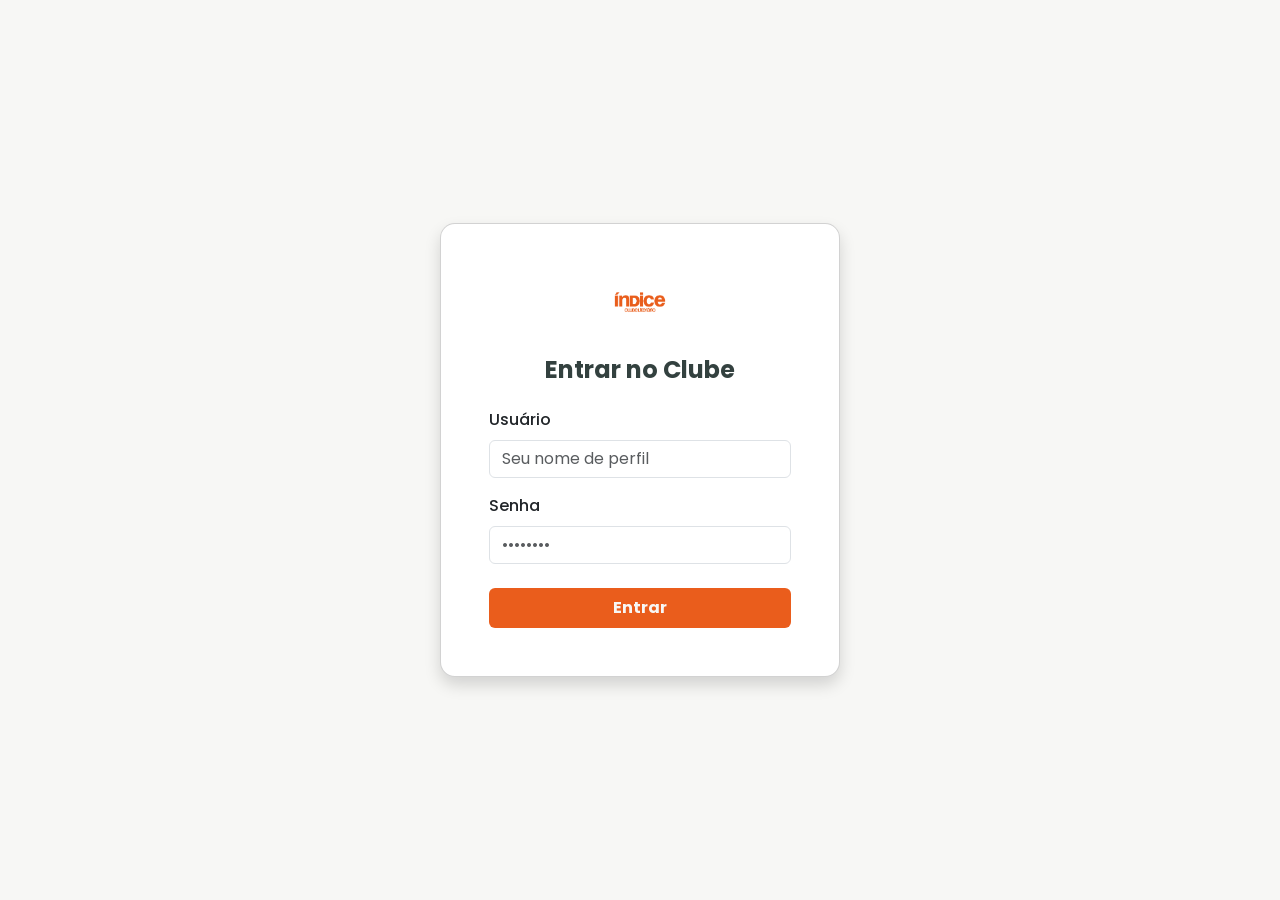
==== APP/index.html @ be657ad9 "App" ====
<!DOCTYPE html>
<html lang="pt-BR">
<head>
    <meta charset="UTF-8">
    <meta name="viewport" content="width=device-width, initial-scale=1.0">
    <title>Clube do Livro Beta</title>
    
    <!-- Google Fonts: Poppins -->
    <link rel="preconnect" href="https://fonts.googleapis.com">
    <link rel="preconnect" href="https://fonts.gstatic.com" crossorigin>
    <link href="https://fonts.googleapis.com/css2?family=Poppins:wght@300;400;500;600;700&display=swap" rel="stylesheet">
    
    <!-- Bootstrap 5 CSS -->
    <link href="https://cdn.jsdelivr.net/npm/bootstrap@5.3.2/dist/css/bootstrap.min.css" rel="stylesheet">
    <!-- FontAwesome para ícones -->
    <link rel="stylesheet" href="https://cdnjs.cloudflare.com/ajax/libs/font-awesome/6.4.2/css/all.min.css">
    
    <!-- Nosso CSS Personalizado -->
    <link rel="stylesheet" href="style.css">
</head>
<body>

    <!-- ================= TELA DE LOGIN ================= -->
    <div id="login-view" class="view-section active">
        <div class="card p-5 shadow login-card">
            <div class="text-center mb-4">
                <img src="logo.png" alt="Logo" class="logo-login" onerror="this.src='https://via.placeholder.com/150x60?text=LOGO'">
            </div>
            <h4 class="text-center mb-4 text-escura fw-bold">Entrar no Clube</h4>
            <div class="mb-3">
                <label class="form-label fw-medium">Usuário</label>
                <input type="text" id="login-user" class="form-control" placeholder="Seu nome de perfil">
            </div>
            <div class="mb-4">
                <label class="form-label fw-medium">Senha</label>
                <input type="password" class="form-control" placeholder="••••••••">
            </div>
            <button onclick="fazerLogin()" class="btn btn-principal w-100 fw-bold py-2">Entrar</button>
        </div>
    </div>

    <!-- ================= TELA PRINCIPAL DA APLICAÇÃO ================= -->
    <div id="app-view" class="view-section">
        
        <!-- Overlay para mobile -->
        <div class="mobile-overlay" id="mobileOverlay" onclick="toggleSidebar()"></div>

        <!-- SIDEBAR (Esquerda) -->
        <aside class="sidebar p-4" id="sidebar">
           <div class="text-center mb-4">
                <!-- Trocamos o img-fluid pela nossa nova classe logo-sidebar -->
                <img src="logo4.png" alt="Logo" class="logo-sidebar" onerror="this.onerror=null; this.src='https://placehold.co/120x40?text=LOGO'">
            </div>
            
            <!-- Reduzi o margin-top de mt-5 para mt-4 para aproximar a newsletter do topo -->
            <h5 class="fw-bold mb-3 mt-4 text-principal">Newsletter & Lançamentos</h5>
            
            <!-- Card Blog 1 -->
            <div class="card mb-3 shadow-sm border-0 cursor-pointer" data-bs-toggle="modal" data-bs-target="#blogModal" onclick="carregarMateria('Acotar', 'blog1.png')">
                <img src="news1.png" class="card-img-top" alt="Acotar" onerror="this.src='https://via.placeholder.com/300x150?text=Imagem+Blog+1'">
                <div class="card-body p-2">
                    <h6 class="card-title fw-bold m-0 text-escura">Acotar já disponível!</h6>
                    <small class="text-muted font-weight-light">Confira nossa análise profunda sobre este universo.</small>
                </div>
            </div>

            <!-- Card Blog 2 -->
            <div class="card shadow-sm border-0 cursor-pointer" data-bs-toggle="modal" data-bs-target="#blogModal" onclick="carregarMateria('Acotar 2 - Lançamento', 'blog2.png')">
                <img src="news2.png" class="card-img-top" alt="Acotar 2" onerror="this.src='https://via.placeholder.com/300x150?text=Imagem+Blog+2'">
                <div class="card-body p-2">
                    <h6 class="card-title fw-bold m-0 text-escura">Vem aí: Acotar 2</h6>
                    <small class="text-muted font-weight-light">O que esperar da continuação mais aguardada.</small>
                </div>
            </div>
        </aside>

        <!-- ÁREA PRINCIPAL (Direita) -->
        <main class="main-content">
            
            <!-- HEADER -->
            <header class="bg-white shadow-sm p-3 d-flex justify-content-between align-items-center">
                <button class="btn btn-outline-escura d-md-none me-3" onclick="toggleSidebar()">
                    <i class="fas fa-bars"></i>
                </button>

                <!-- Navegação (Abas) -->
                <nav class="nav nav-pills flex-grow-1">
                    <a class="nav-link fw-bold" href="#" onclick="mudarAba('minha-colecao', this)">Minha Coleção</a>
                    <a class="nav-link fw-bold active nav-link-custom" href="#" onclick="mudarAba('todas-colecoes', this)">Todas Coleções</a>
                </nav>

                <!-- Perfil no Header -->
                <div class="d-flex align-items-center cursor-pointer" onclick="mudarAba('perfil-aba', this)">
                    <span class="me-2 fw-bold d-none d-sm-block text-escura" id="display-username">Usuário</span>
                    <img src="https://via.placeholder.com/40" class="rounded-circle" width="40" height="40" alt="Perfil">
                </div>
            </header>

            <!-- CONTEÚDO DAS ABAS -->
            <div class="container-fluid p-4 flex-grow-1">

                <!-- ABA: TODAS COLEÇÕES -->
                <div id="todas-colecoes" class="tab-content active">
                    <div class="row mb-4">
                        <div class="col-md-8 mb-2 mb-md-0">
                            <input type="text" class="form-control" placeholder="Buscar livros, autores...">
                        </div>
                        <div class="col-md-4">
                            <select class="form-select">
                                <option selected>Filtro: Todos os Gêneros</option>
                                <option value="1">Fantasia</option>
                                <option value="2">Romance</option>
                                <option value="3">Ficção Científica</option>
                            </select>
                        </div>
                    </div>

                    <!-- Lista de Livros (Grid) -->
<!-- Lista de Livros (Grid) -->
<!-- O mb-5 dá o espaçamento necessário para descolar do footer -->
<div class="row g-4 mb-5" id="lista-livros">
    
    <!-- CARD LIVRO 1 -->
    <div class="col-12 col-md-6 col-lg-4 col-xl-3">
        <div class="book-card h-100 d-flex flex-column">
            
            <div class="book-video-placeholder w-100">
                <video controls>
                    <source src="videoteste.mp4" type="video/mp4">
                </video>
            </div>
            
            <div class="p-3 d-flex flex-column flex-grow-1">
                <!-- Título isolado com a nova classe para alinhar os cards -->
                <h5 class="fw-bold mb-2 text-escura fs-6 lh-base book-title">Corte de Espinhos e Rosas (ACOTAR)</h5>
                
                <!-- Nota e Favoritar na mesma linha, com respiro -->
                <div class="d-flex justify-content-between align-items-center mb-3">
                    <span class="badge bg-warning text-dark fw-bold fs-6" id="badge-nota-1"><i class="fas fa-star"></i> 4.8</span>
                    <button class="btn btn-sm text-danger border-0 p-0" onclick="toggleFavorito(1)" title="Favoritar">
    <i class="far fa-heart fs-4" id="coracao-1"></i>
</button>
                </div>

                <!-- Botões de Ação -->
                <div class="d-flex flex-wrap gap-2 mt-auto pt-2 mb-3">
                    <button class="btn btn-sm btn-outline-escura flex-grow-1" onclick="toggleAudio()" title="Ouvir Audiobook"><i class="fas fa-headphones"></i></button>
                    <button class="btn btn-sm btn-outline-escura flex-grow-1" data-bs-toggle="modal" data-bs-target="#resenhaModal" title="Ler Resenha"><i class="fas fa-file-alt"></i></button>
                    <button class="btn btn-sm btn-outline-escura flex-grow-1" data-bs-toggle="modal" data-bs-target="#forumModal" title="Fórum"><i class="fas fa-comments"></i></button>
                </div>

                <!-- Estrelas do Usuário -->
                <div class="text-center text-principal" id="stars-1">
                    <span class="text-muted small fw-medium d-block mb-1">Avalie este livro:</span>
                    <i class="far fa-star cursor-pointer fs-5" onclick="avaliarLivro(1, 1)"></i>
                    <i class="far fa-star cursor-pointer fs-5" onclick="avaliarLivro(1, 2)"></i>
                    <i class="far fa-star cursor-pointer fs-5" onclick="avaliarLivro(1, 3)"></i>
                    <i class="far fa-star cursor-pointer fs-5" onclick="avaliarLivro(1, 4)"></i>
                    <i class="far fa-star cursor-pointer fs-5" onclick="avaliarLivro(1, 5)"></i>
                </div>

                <div id="audio-container" class="mt-3 d-none w-100">
                    <audio controls class="w-100" style="height: 35px;"><source src="" type="audio/mpeg"></audio>
                </div>
            </div>
        </div>
    </div>
    
    <!-- CARD LIVRO 2 -->
    <div class="col-12 col-md-6 col-lg-4 col-xl-3">
        <div class="book-card h-100 d-flex flex-column">
            
            <div class="book-video-placeholder w-100">
                <video controls>
                    <source src="videoteste2.mp4" type="video/mp4">
                </video>
            </div>
            
            <div class="p-3 d-flex flex-column flex-grow-1">
                <h5 class="fw-bold mb-2 text-escura fs-6 lh-base book-title">Corte de Névoa e Fúria (ACOTAR 2)</h5>
                
                <div class="d-flex justify-content-between align-items-center mb-3">
                    <span class="badge bg-warning text-dark fw-bold fs-6" id="badge-nota-2"><i class="fas fa-star"></i> 4.9</span>
                    <button class="btn btn-sm text-danger border-0 p-0" onclick="toggleFavorito(2)" title="Favoritar">
    <i class="far fa-heart fs-4" id="coracao-2"></i>
</button>
                </div>

                <div class="d-flex flex-wrap gap-2 mt-auto pt-2 mb-3">
                    <button class="btn btn-sm btn-outline-escura flex-grow-1" onclick="toggleAudio()" title="Ouvir Audiobook"><i class="fas fa-headphones"></i></button>
                    <button class="btn btn-sm btn-outline-escura flex-grow-1" data-bs-toggle="modal" data-bs-target="#resenhaModal" title="Ler Resenha"><i class="fas fa-file-alt"></i></button>
                    <button class="btn btn-sm btn-outline-escura flex-grow-1" data-bs-toggle="modal" data-bs-target="#forumModal" title="Fórum"><i class="fas fa-comments"></i></button>
                </div>

                <div class="text-center text-principal" id="stars-2">
                    <span class="text-muted small fw-medium d-block mb-1">Avalie este livro:</span>
                    <i class="far fa-star cursor-pointer fs-5" onclick="avaliarLivro(2, 1)"></i>
                    <i class="far fa-star cursor-pointer fs-5" onclick="avaliarLivro(2, 2)"></i>
                    <i class="far fa-star cursor-pointer fs-5" onclick="avaliarLivro(2, 3)"></i>
                    <i class="far fa-star cursor-pointer fs-5" onclick="avaliarLivro(2, 4)"></i>
                    <i class="far fa-star cursor-pointer fs-5" onclick="avaliarLivro(2, 5)"></i>
                </div>

                <div id="audio-container-2" class="mt-3 d-none w-100">
                    <audio controls class="w-100" style="height: 35px;"><source src="" type="audio/mpeg"></audio>
                </div>
            </div>
        </div>
    </div>

</div>
    
    <!-- Para testar o visual, você pode copiar e colar esse bloco "col-12..." várias vezes aqui embaixo para ver como eles se alinham -->

</div>

                <!-- ABA: MINHA COLEÇÃO -->
<div id="minha-colecao" class="tab-content">
    <h3 class="mb-4 fw-bold text-escura">Meus Favoritos</h3>
    
    <!-- Mensagem se estiver vazio -->
    <p class="text-muted fw-light" id="msg-sem-favoritos">Você ainda não tem livros favoritos. Volte em "Todas Coleções" e adicione alguns!</p>
    
    <!-- É aqui dentro que o JavaScript vai colar os cards favoritados -->
    <div class="row g-4 mb-5" id="grid-favoritos"></div>
</div>

                <!-- ABA: PERFIL -->
                <div id="perfil-aba" class="tab-content">
                    <div class="card border-0 shadow-sm p-4 text-center mx-auto" style="max-width: 600px;">
                        <img src="https://via.placeholder.com/120" class="rounded-circle mx-auto mb-3" width="120" height="120" alt="Perfil Grande">
                        <h2 id="perfil-nome" class="fw-bold text-principal">Usuário</h2>
                        <hr>
                        <div class="row mt-3">
                            <div class="col-4">
                                <h4 class="fw-bold mb-0 text-escura">12</h4>
                                <small class="text-muted fw-medium">Resenhas Assistidas</small>
                            </div>
                            <div class="col-4">
                                <h4 class="fw-bold mb-0 text-escura">5</h4>
                                <small class="text-muted fw-medium">Classificações</small>
                            </div>
                            <div class="col-4">
                                <h4 class="fw-bold mb-0 text-escura">3</h4>
                                <small class="text-muted fw-medium">Favoritos</small>
                            </div>
                        </div>
                    </div>
                </div>

            </div>

            <!-- FOOTER -->
            <footer class="p-4 mt-auto">
                <div class="d-flex justify-content-between align-items-center">
                    <div class="d-flex align-items-center gap-3">
                        <img src="logo.png" alt="Logo" height="30" onerror="this.src='https://via.placeholder.com/100x30?text=LOGO'">
                        <small class="fw-light">© 2026 Clube do Livro. Todos os direitos reservados.</small>
                    </div>
                    <a href="https://www.instagram.com/indice.club/?hl=pt-br" class="text-white fs-4"><i class="fab fa-instagram"></i></a>
                </div>
            </footer>
        </main>
    </div>

    <!-- ================= MODALS (POPUPS) ================= -->

    <!-- Modal Blog (Fullscreen) -->
    <div class="modal fade" id="blogModal" tabindex="-1" aria-hidden="true">
        <div class="modal-dialog modal-fullscreen">
            <div class="modal-content modal-bg-secundaria">
                <div class="modal-header border-0">
                    <button type="button" class="btn-close" data-bs-dismiss="modal" aria-label="Close"></button>
                </div>
                <div class="modal-body container" style="max-width: 800px;">
                    <img id="modal-blog-img" src="" class="img-fluid rounded mb-4 w-100 modal-blog-img-custom">
                    <h1 id="modal-blog-titulo" class="fw-bold mb-4 text-principal">Título da Matéria</h1>
                    <p class="fs-5 text-escura fw-light lh-lg">
                        Aqui vai o texto longo do blog/newsletter com as novidades do lançamento...
                    </p>
                </div>
            </div>
        </div>
    </div>

    <!-- Outros modais... (Resenha, Fórum) -->
     <!-- ================= MODALS (POPUPS) DE CONTEÚDO ================= -->

<!-- Modal Resenha Escrita -->
<div class="modal fade" id="resenhaModal" tabindex="-1">
    <div class="modal-dialog modal-lg modal-dialog-centered modal-dialog-scrollable">
        <div class="modal-content">
            <div class="modal-header" style="background-color: var(--cor-principal); color: white;">
                <h5 class="modal-title fw-bold">Resenha Completa</h5>
                <button type="button" class="btn-close btn-close-white" data-bs-dismiss="modal"></button>
            </div>
            <div class="modal-body p-4 text-escura lh-lg">
                <h4 class="fw-bold mb-3">Uma jornada surpreendente e imersiva</h4>
                <p>Lorem ipsum dolor sit amet, consectetur adipiscing elit. Phasellus imperdiet, nulla et dictum interdum, nisi lorem egestas vitae scelerisque enim ligula venenatis dolor. Maecenas nisl est, ultrices nec congue eget, auctor vitae massa.</p>
                <p>Fusce luctus vestibulum augue ut aliquet. Nunc sagittis dictum nisi, sed ullamcorper ipsum dignissim ac. In at libero sed nunc venenatis imperdiet sed ornare turpis. Donec vitae dui eget tellus gravida venenatis. Integer fringilla congue eros non fermentum. Sed dapibus pulvinar nibh tempor porta.</p>
                <p class="fw-bold">Nota final do resenhista: 4.8/5.0</p>
            </div>
        </div>
    </div>
</div>

<!-- Modal Fórum -->
<div class="modal fade" id="forumModal" tabindex="-1">
    <div class="modal-dialog modal-lg modal-dialog-centered modal-dialog-scrollable">
        <div class="modal-content">
            <div class="modal-header" style="background-color: var(--cor-escura); color: white;">
                <h5 class="modal-title fw-bold"><i class="fas fa-comments me-2"></i> Fórum de Discussão</h5>
                <button type="button" class="btn-close btn-close-white" data-bs-dismiss="modal"></button>
            </div>
            <div class="modal-body p-4 bg-light">
    <!-- Caixa de envio de comentário -->
    <div class="card p-3 mb-4 border-0 shadow-sm">
        <textarea id="texto-novo-comentario" class="form-control mb-2 border-0 bg-light" rows="3" placeholder="Deixe seu comentário sobre o livro..."></textarea>
        <div class="text-end">
            <!-- Adicionamos o onclick aqui -->
            <button class="btn btn-principal px-4 fw-bold" onclick="publicarComentario()">Publicar</button>
        </div>
    </div>
    
    <h6 class="fw-bold mb-3 text-muted">Comentários Recentes</h6>
    
    <!-- Container dos comentários com ID -->
                <!-- Fake Comentário 1 -->
                <div class="d-flex gap-3 mb-4">
                    <img src="https://placehold.co/40x40" class="rounded-circle" width="40" height="40" alt="Avatar">
                    <div class="bg-white p-3 rounded shadow-sm w-100">
                        <h6 class="mb-1 fw-bold text-principal">Mariana Silva</h6>
                        <p class="mb-0 text-escura">O plot twist no final mudou tudo pra mim! Alguém mais ficou em choque? Não consigo esperar para ler o segundo.</p>
                        <small class="text-muted mt-2 d-block">Há 2 horas</small>
                    </div>
                </div>

                <!-- Fake Comentário 2 -->
                <div class="d-flex gap-3 mb-4">
                    <img src="https://placehold.co/40x40" class="rounded-circle" width="40" height="40" alt="Avatar">
                    <div class="bg-white p-3 rounded shadow-sm w-100">
                        <h6 class="mb-1 fw-bold text-principal">Pedro Leitor</h6>
                        <p class="mb-0 text-escura">Achei o começo um pouco lento, mas a construção do mundo é fantástica. Valeu muito a pena persistir.</p>
                        <small class="text-muted mt-2 d-block">Ontem</small>
                    </div>
                </div>
            </div>
        </div>
    </div>
</div>
    <!-- Para economizar espaço visual aqui, a estrutura dos modais de Resenha e Fórum segue idêntica à versão anterior, herdando automaticamente a fonte Poppins -->

    <!-- Bootstrap 5 JS e Nosso Script -->
    <script src="https://cdn.jsdelivr.net/npm/bootstrap@5.3.2/dist/js/bootstrap.bundle.min.js"></script>
    <script src="script.js"></script>
</body>
</html>
---- APP/style.css ----
/* Importação não estritamente necessária aqui pois já está no HTML, mas serve de fallback */
@import url('https://fonts.googleapis.com/css2?family=Poppins:wght@300;400;500;600;700&display=swap');

/* Nossas Cores e Tipografia */
:root {
    --cor-principal: #ea5d1c;
    --cor-secundaria: #f7f7f5;
    --cor-escura: #33413F;
    --cor-escura-hover: #26312f;
}

body {
    background-color: var(--cor-secundaria);
    color: var(--cor-escura);
    font-family: 'Poppins', sans-serif;
    font-weight: 400; /* Peso normal para leitura */
    overflow-x: hidden;
}

/* Tipografia Específica */
h1, h2, h3, h4, h5, h6 {
    font-weight: 700; /* Títulos bem demarcados */
}

.text-principal { color: var(--cor-principal) !important; }
.text-escura { color: var(--cor-escura) !important; }

/* Estilização de Botões e Elementos Globais */
.btn-principal {
    background-color: var(--cor-principal);
    color: var(--cor-secundaria);
    border: none;
    transition: 0.3s;
}
.btn-principal:hover {
    background-color: #cf4f15;
    color: var(--cor-secundaria);
}

.btn-outline-escura {
    border: 1px solid var(--cor-escura);
    color: var(--cor-escura);
    transition: 0.3s;
}
.btn-outline-escura:hover {
    background-color: var(--cor-escura);
    color: var(--cor-secundaria);
}

.cursor-pointer { cursor: pointer; }

/* Views (SPA) */
.view-section { display: none; }
.view-section.active { display: block; }
.tab-content { display: none; }
.tab-content.active { display: block; animation: fadeIn 0.4s; }

@keyframes fadeIn { from { opacity: 0; } to { opacity: 1; } }

/* Login */
#login-view {
    height: 100vh;
    /* Removemos o display: flex daqui para não forçar a tela a ficar visível */
}

#login-view.active {
    display: flex;
    align-items: center;
    justify-content: center;
}

.login-card {
    max-width: 400px; 
    width: 100%; 
    background-color: white; 
    border-radius: 15px;
}
.logo-login {
    height: 60px; 
    object-fit: contain;
}

/* Layout Principal */
.sidebar {
    width: 280px;
    background-color: #ffffff;
    border-right: 1px solid #e0e0e0;
    height: 100vh;
    position: fixed;
    overflow-y: auto;
    z-index: 1000;
}

.main-content {
    margin-left: 280px;
    min-height: 100vh;
    display: flex;
    flex-direction: column;
}

/* Header Navegação */
.nav-link {
    color: var(--cor-escura);
}
.nav-link.active.nav-link-custom {
    background-color: var(--cor-principal) !important;
    color: white !important;
}

/* Responsividade para Mobile */
@media (max-width: 768px) {
    .sidebar {
        transform: translateX(-100%);
        transition: 0.3s;
    }
    .sidebar.show {
        transform: translateX(0);
    }
    .main-content {
        margin-left: 0;
    }
    .mobile-overlay {
        display: none;
        position: fixed;
        top: 0; left: 0; width: 100%; height: 100%;
        background: rgba(0,0,0,0.5);
        z-index: 999;
    }
    .mobile-overlay.show { display: block; }
}
.logo-sidebar {
    height: 45px; /* Altura fixa e discreta */
    width: auto;
    object-fit: contain;
}

/* Cards do Livro */
.book-card {
    background: white;
    border-radius: 12px;
    box-shadow: 0 4px 6px rgba(0,0,0,0.05);
    overflow: hidden;
}
.book-video-placeholder {
    background-color: var(--cor-escura);
    height: 180px; /* Mantém a altura padronizada */
    overflow: hidden; /* Garante que o vídeo não vaze */
    border-bottom: 3px solid var(--cor-principal); 
}

.book-video-placeholder video {
    width: 100%;
    height: 100%;
    object-fit: cover; /* Faz o vídeo preencher o espaço como uma "capa" */
}

/* Altura fixa para os títulos dos livros */
.book-title {
    min-height: 48px; 
    display: -webkit-box;
    -webkit-line-clamp: 2; /* Se o título for gigante, coloca "..." no final */
    -webkit-box-orient: vertical;
    overflow: hidden;
}
/* Footer */
footer {
    background-color: var(--cor-escura);
    color: var(--cor-secundaria);
}

/* Modals */
.modal-bg-secundaria {
    background-color: var(--cor-secundaria);
}
.modal-blog-img-custom {
    max-height: 400px; 
    object-fit: cover;
}
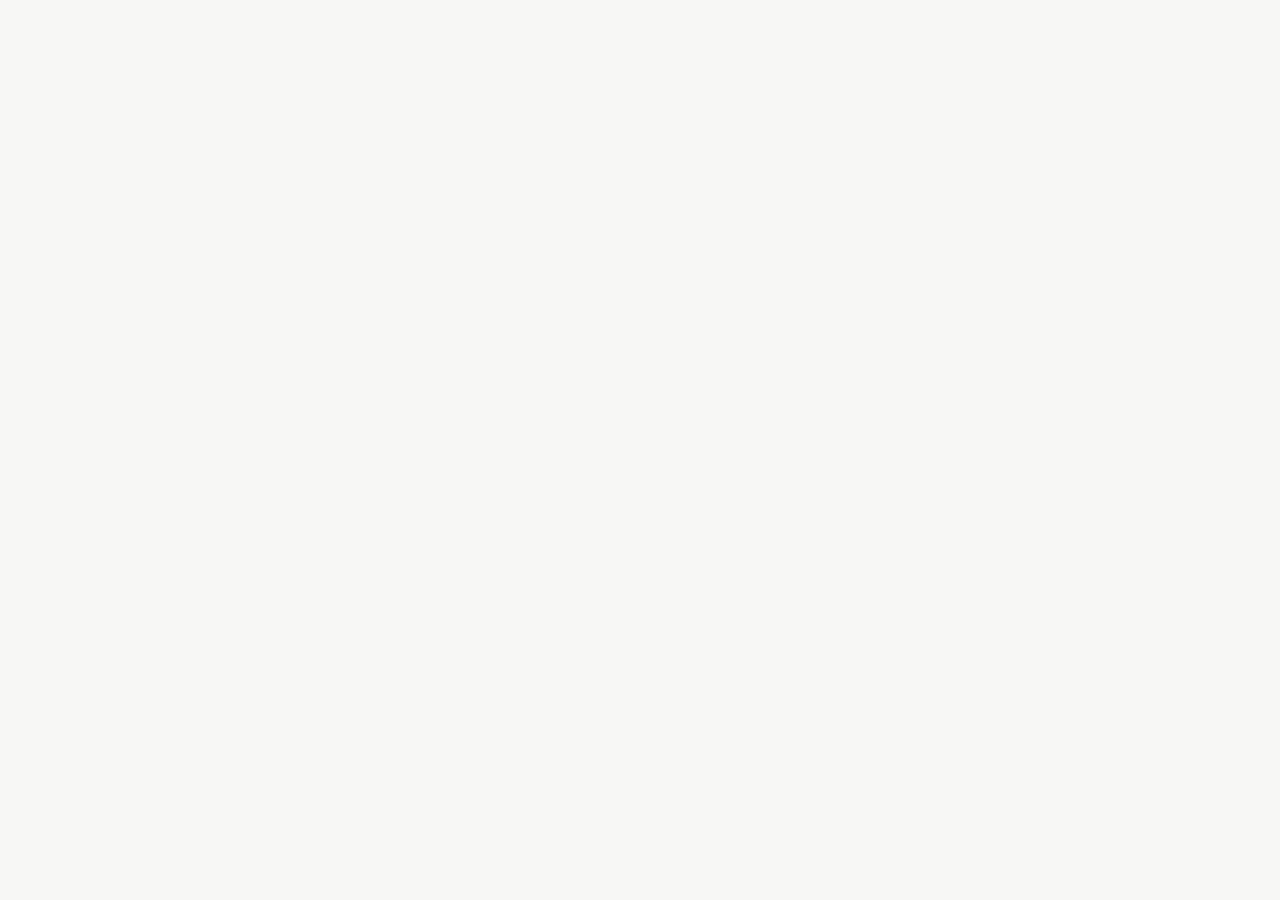
==== commit e164301f: "Set1" ====
--- a/APP/index.html
+++ b/APP/index.html
@@ -20,8 +20,8 @@
 </head>
 <body>
 
-    <!-- ================= TELA DE LOGIN ================= -->
-    <div id="login-view" class="view-section active">
+    <!-- ================= TELA DE LOGIN ================= 
+  <div id="login-view" class="view-section active">
         <div class="card p-5 shadow login-card">
             <div class="text-center mb-4">
                 <img src="logo.png" alt="Logo" class="logo-login" onerror="this.src='https://via.placeholder.com/150x60?text=LOGO'">
@@ -37,7 +37,7 @@
             </div>
             <button onclick="fazerLogin()" class="btn btn-principal w-100 fw-bold py-2">Entrar</button>
         </div>
-    </div>
+    </div> -->
 
     <!-- ================= TELA PRINCIPAL DA APLICAÇÃO ================= -->
     <div id="app-view" class="view-section">
@@ -56,22 +56,21 @@
             <h5 class="fw-bold mb-3 mt-4 text-principal">Newsletter & Lançamentos</h5>
             
             <!-- Card Blog 1 -->
-            <div class="card mb-3 shadow-sm border-0 cursor-pointer" data-bs-toggle="modal" data-bs-target="#blogModal" onclick="carregarMateria('Acotar', 'blog1.png')">
-                <img src="news1.png" class="card-img-top" alt="Acotar" onerror="this.src='https://via.placeholder.com/300x150?text=Imagem+Blog+1'">
-                <div class="card-body p-2">
-                    <h6 class="card-title fw-bold m-0 text-escura">Acotar já disponível!</h6>
-                    <small class="text-muted font-weight-light">Confira nossa análise profunda sobre este universo.</small>
-                </div>
-            </div>
-
-            <!-- Card Blog 2 -->
-            <div class="card shadow-sm border-0 cursor-pointer" data-bs-toggle="modal" data-bs-target="#blogModal" onclick="carregarMateria('Acotar 2 - Lançamento', 'blog2.png')">
-                <img src="news2.png" class="card-img-top" alt="Acotar 2" onerror="this.src='https://via.placeholder.com/300x150?text=Imagem+Blog+2'">
-                <div class="card-body p-2">
-                    <h6 class="card-title fw-bold m-0 text-escura">Vem aí: Acotar 2</h6>
-                    <small class="text-muted font-weight-light">O que esperar da continuação mais aguardada.</small>
-                </div>
-            </div>
+            <div class="card mb-3 shadow-sm border-0 cursor-pointer" data-bs-toggle="modal" data-bs-target="#blogModal" onclick="carregarMateria('Acotar já disponível!', 'news1.png', 'materia1')">
+    <img src="news1.png" class="card-img-top" alt="Acotar" onerror="this.onerror=null; this.src='https://placehold.co/300x150?text=Imagem+Blog+1'">
+    <div class="card-body p-2">
+        <h6 class="card-title fw-bold m-0 text-escura">Vem aí: Acotar</h6>
+        <small class="text-muted font-weight-light"> Nossa resenha dessa semana.</small>
+    </div>
+</div>
+
+<div class="card shadow-sm border-0 cursor-pointer" data-bs-toggle="modal" data-bs-target="#blogModal" onclick="carregarMateria('Vem aí: Acotar 2', 'news2.png', 'materia2')">
+    <img src="news2.png" class="card-img-top" alt="Acotar 2" onerror="this.onerror=null; this.src='https://placehold.co/300x150?text=Imagem+Blog+2'">
+    <div class="card-body p-2">
+        <h6 class="card-title fw-bold m-0 text-escura">Acotar 2 já disponível!</h6>
+        <small class="text-muted font-weight-light">O que esperar da continuação mais aguardada.</small>
+    </div>
+</div>
         </aside>
 
         <!-- ÁREA PRINCIPAL (Direita) -->
@@ -92,7 +91,7 @@
                 <!-- Perfil no Header -->
                 <div class="d-flex align-items-center cursor-pointer" onclick="mudarAba('perfil-aba', this)">
                     <span class="me-2 fw-bold d-none d-sm-block text-escura" id="display-username">Usuário</span>
-                    <img src="https://via.placeholder.com/40" class="rounded-circle" width="40" height="40" alt="Perfil">
+                    <img src="perfil.png" class="rounded-circle" width="40" height="40" alt="Perfil">
                 </div>
             </header>
 
@@ -120,36 +119,31 @@
 <!-- O mb-5 dá o espaçamento necessário para descolar do footer -->
 <div class="row g-4 mb-5" id="lista-livros">
     
-    <!-- CARD LIVRO 1 -->
-    <div class="col-12 col-md-6 col-lg-4 col-xl-3">
+    <div class="col-12 col-md-6 col-lg-4 col-xl-3" id="col-livro-1">
         <div class="book-card h-100 d-flex flex-column">
             
             <div class="book-video-placeholder w-100">
-                <video controls>
-                    <source src="videoteste.mp4" type="video/mp4">
-                </video>
+                <video controls><source src="RESENHA INDICE.mp4" type="video/mp4"></video>
             </div>
             
             <div class="p-3 d-flex flex-column flex-grow-1">
-                <!-- Título isolado com a nova classe para alinhar os cards -->
-                <h5 class="fw-bold mb-2 text-escura fs-6 lh-base book-title">Corte de Espinhos e Rosas (ACOTAR)</h5>
+                <h5 class="fw-bold mb-2 text-escura fs-6 lh-base book-title">Corte de Névoa e Fúria (ACOTAR 2)</h5>
                 
-                <!-- Nota e Favoritar na mesma linha, com respiro -->
                 <div class="d-flex justify-content-between align-items-center mb-3">
                     <span class="badge bg-warning text-dark fw-bold fs-6" id="badge-nota-1"><i class="fas fa-star"></i> 4.8</span>
                     <button class="btn btn-sm text-danger border-0 p-0" onclick="toggleFavorito(1)" title="Favoritar">
-    <i class="far fa-heart fs-4" id="coracao-1"></i>
+                        <i class="far fa-heart fs-4" id="coracao-1"></i>
+                    </button>
+                </div>
+
+                <div class="d-flex flex-wrap gap-2 mt-auto pt-2 mb-3">
+                    <button class="btn btn-sm btn-outline-escura flex-grow-1" onclick="toggleAudio(1)" title="Ouvir Audiobook"><i class="fas fa-headphones"></i></button>
+                    <button class="btn btn-sm btn-outline-escura flex-grow-1" onclick="abrirResenha(2)" title="Ler Resenha">
+    <i class="fas fa-file-alt"></i>
 </button>
-                </div>
-
-                <!-- Botões de Ação -->
-                <div class="d-flex flex-wrap gap-2 mt-auto pt-2 mb-3">
-                    <button class="btn btn-sm btn-outline-escura flex-grow-1" onclick="toggleAudio()" title="Ouvir Audiobook"><i class="fas fa-headphones"></i></button>
-                    <button class="btn btn-sm btn-outline-escura flex-grow-1" data-bs-toggle="modal" data-bs-target="#resenhaModal" title="Ler Resenha"><i class="fas fa-file-alt"></i></button>
                     <button class="btn btn-sm btn-outline-escura flex-grow-1" data-bs-toggle="modal" data-bs-target="#forumModal" title="Fórum"><i class="fas fa-comments"></i></button>
                 </div>
 
-                <!-- Estrelas do Usuário -->
                 <div class="text-center text-principal" id="stars-1">
                     <span class="text-muted small fw-medium d-block mb-1">Avalie este livro:</span>
                     <i class="far fa-star cursor-pointer fs-5" onclick="avaliarLivro(1, 1)"></i>
@@ -159,36 +153,35 @@
                     <i class="far fa-star cursor-pointer fs-5" onclick="avaliarLivro(1, 5)"></i>
                 </div>
 
-                <div id="audio-container" class="mt-3 d-none w-100">
+                <div id="audio-container-1" class="mt-3 d-none w-100">
                     <audio controls class="w-100" style="height: 35px;"><source src="" type="audio/mpeg"></audio>
                 </div>
             </div>
         </div>
     </div>
     
-    <!-- CARD LIVRO 2 -->
-    <div class="col-12 col-md-6 col-lg-4 col-xl-3">
+    <div class="col-12 col-md-6 col-lg-4 col-xl-3" id="col-livro-2">
         <div class="book-card h-100 d-flex flex-column">
             
             <div class="book-video-placeholder w-100">
-                <video controls>
-                    <source src="videoteste2.mp4" type="video/mp4">
-                </video>
+                <video controls><source src="Acotar.mp4" type="video/mp4"></video>
             </div>
             
             <div class="p-3 d-flex flex-column flex-grow-1">
-                <h5 class="fw-bold mb-2 text-escura fs-6 lh-base book-title">Corte de Névoa e Fúria (ACOTAR 2)</h5>
+                <h5 class="fw-bold mb-2 text-escura fs-6 lh-base book-title">Corte de Espinhos e Rosas (ACOTAR)</h5>
                 
                 <div class="d-flex justify-content-between align-items-center mb-3">
                     <span class="badge bg-warning text-dark fw-bold fs-6" id="badge-nota-2"><i class="fas fa-star"></i> 4.9</span>
                     <button class="btn btn-sm text-danger border-0 p-0" onclick="toggleFavorito(2)" title="Favoritar">
-    <i class="far fa-heart fs-4" id="coracao-2"></i>
+                        <i class="far fa-heart fs-4" id="coracao-2"></i>
+                    </button>
+                </div>
+
+                <div class="d-flex flex-wrap gap-2 mt-auto pt-2 mb-3">
+                    <button class="btn btn-sm btn-outline-escura flex-grow-1" onclick="toggleAudio(2)" title="Ouvir Audiobook"><i class="fas fa-headphones"></i></button>
+                    <button class="btn btn-sm btn-outline-escura flex-grow-1" onclick="abrirResenha(1)" title="Ler Resenha">
+    <i class="fas fa-file-alt"></i>
 </button>
-                </div>
-
-                <div class="d-flex flex-wrap gap-2 mt-auto pt-2 mb-3">
-                    <button class="btn btn-sm btn-outline-escura flex-grow-1" onclick="toggleAudio()" title="Ouvir Audiobook"><i class="fas fa-headphones"></i></button>
-                    <button class="btn btn-sm btn-outline-escura flex-grow-1" data-bs-toggle="modal" data-bs-target="#resenhaModal" title="Ler Resenha"><i class="fas fa-file-alt"></i></button>
                     <button class="btn btn-sm btn-outline-escura flex-grow-1" data-bs-toggle="modal" data-bs-target="#forumModal" title="Fórum"><i class="fas fa-comments"></i></button>
                 </div>
 
@@ -207,7 +200,6 @@
             </div>
         </div>
     </div>
-
 </div>
     
     <!-- Para testar o visual, você pode copiar e colar esse bloco "col-12..." várias vezes aqui embaixo para ver como eles se alinham -->
@@ -228,20 +220,20 @@
                 <!-- ABA: PERFIL -->
                 <div id="perfil-aba" class="tab-content">
                     <div class="card border-0 shadow-sm p-4 text-center mx-auto" style="max-width: 600px;">
-                        <img src="https://via.placeholder.com/120" class="rounded-circle mx-auto mb-3" width="120" height="120" alt="Perfil Grande">
+                        <img src="perfil.png" class="rounded-circle mx-auto mb-3" width="120" height="120" alt="Perfil Grande">
                         <h2 id="perfil-nome" class="fw-bold text-principal">Usuário</h2>
                         <hr>
                         <div class="row mt-3">
                             <div class="col-4">
-                                <h4 class="fw-bold mb-0 text-escura">12</h4>
+                                <h4 class="fw-bold mb-0 text-escura">0</h4>
                                 <small class="text-muted fw-medium">Resenhas Assistidas</small>
                             </div>
                             <div class="col-4">
-                                <h4 class="fw-bold mb-0 text-escura">5</h4>
+                                <h4 class="fw-bold mb-0 text-escura">0</h4>
                                 <small class="text-muted fw-medium">Classificações</small>
                             </div>
                             <div class="col-4">
-                                <h4 class="fw-bold mb-0 text-escura">3</h4>
+                                <h4 class="fw-bold mb-0 text-escura">0</h4>
                                 <small class="text-muted fw-medium">Favoritos</small>
                             </div>
                         </div>
@@ -267,39 +259,35 @@
 
     <!-- Modal Blog (Fullscreen) -->
     <div class="modal fade" id="blogModal" tabindex="-1" aria-hidden="true">
-        <div class="modal-dialog modal-fullscreen">
-            <div class="modal-content modal-bg-secundaria">
-                <div class="modal-header border-0">
-                    <button type="button" class="btn-close" data-bs-dismiss="modal" aria-label="Close"></button>
-                </div>
-                <div class="modal-body container" style="max-width: 800px;">
-                    <img id="modal-blog-img" src="" class="img-fluid rounded mb-4 w-100 modal-blog-img-custom">
-                    <h1 id="modal-blog-titulo" class="fw-bold mb-4 text-principal">Título da Matéria</h1>
-                    <p class="fs-5 text-escura fw-light lh-lg">
-                        Aqui vai o texto longo do blog/newsletter com as novidades do lançamento...
-                    </p>
-                </div>
-            </div>
-        </div>
-    </div>
+    <div class="modal-dialog modal-fullscreen">
+        <div class="modal-content modal-bg-secundaria">
+            <div class="modal-header border-0">
+                <button type="button" class="btn-close" data-bs-dismiss="modal" aria-label="Close"></button>
+            </div>
+            <div class="modal-body container" style="max-width: 800px;">
+                <img id="modal-blog-img" src="" class="img-fluid rounded mb-4 w-100 modal-blog-img-custom">
+                <h1 id="modal-blog-titulo" class="fw-bold mb-4 text-principal">Título da Matéria</h1>
+                
+                <div id="texto-da-materia" class="fs-5 text-escura fw-light lh-lg">
+                    </div>
+                
+            </div>
+        </div>
+    </div>
+</div>
 
     <!-- Outros modais... (Resenha, Fórum) -->
      <!-- ================= MODALS (POPUPS) DE CONTEÚDO ================= -->
 
-<!-- Modal Resenha Escrita -->
 <div class="modal fade" id="resenhaModal" tabindex="-1">
     <div class="modal-dialog modal-lg modal-dialog-centered modal-dialog-scrollable">
         <div class="modal-content">
             <div class="modal-header" style="background-color: var(--cor-principal); color: white;">
-                <h5 class="modal-title fw-bold">Resenha Completa</h5>
+                <h5 class="modal-title fw-bold" id="resenha-titulo">Resenha Completa</h5>
                 <button type="button" class="btn-close btn-close-white" data-bs-dismiss="modal"></button>
             </div>
-            <div class="modal-body p-4 text-escura lh-lg">
-                <h4 class="fw-bold mb-3">Uma jornada surpreendente e imersiva</h4>
-                <p>Lorem ipsum dolor sit amet, consectetur adipiscing elit. Phasellus imperdiet, nulla et dictum interdum, nisi lorem egestas vitae scelerisque enim ligula venenatis dolor. Maecenas nisl est, ultrices nec congue eget, auctor vitae massa.</p>
-                <p>Fusce luctus vestibulum augue ut aliquet. Nunc sagittis dictum nisi, sed ullamcorper ipsum dignissim ac. In at libero sed nunc venenatis imperdiet sed ornare turpis. Donec vitae dui eget tellus gravida venenatis. Integer fringilla congue eros non fermentum. Sed dapibus pulvinar nibh tempor porta.</p>
-                <p class="fw-bold">Nota final do resenhista: 4.8/5.0</p>
-            </div>
+            <div id="resenha-corpo" class="modal-body p-4 text-escura lh-lg">
+                </div>
         </div>
     </div>
 </div>
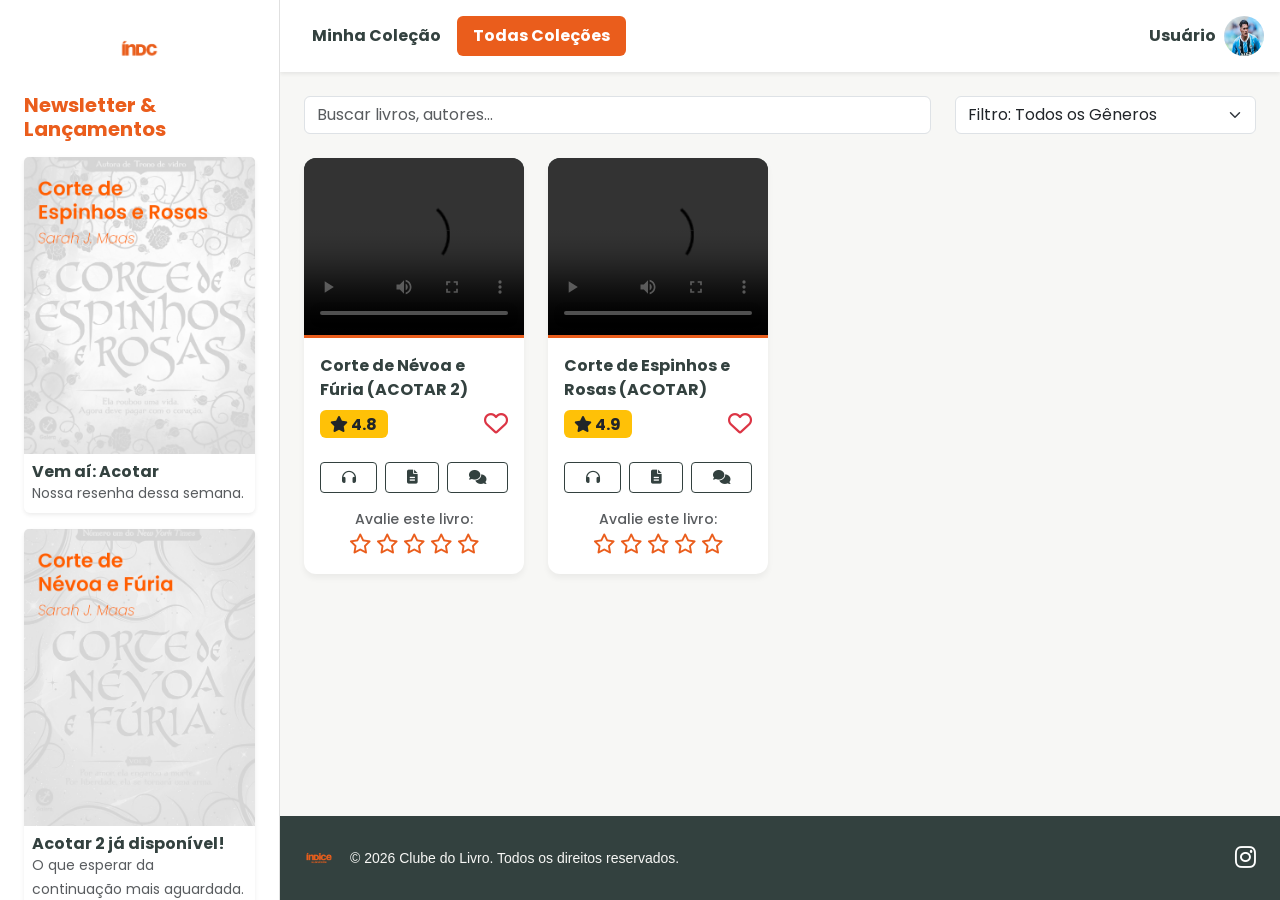
==== commit 6e373b9a: "SET2" ====
--- a/APP/index.html
+++ b/APP/index.html
@@ -40,7 +40,7 @@
     </div> -->
 
     <!-- ================= TELA PRINCIPAL DA APLICAÇÃO ================= -->
-    <div id="app-view" class="view-section">
+    <div id="app-view" class="view-section active" >
         
         <!-- Overlay para mobile -->
         <div class="mobile-overlay" id="mobileOverlay" onclick="toggleSidebar()"></div>
